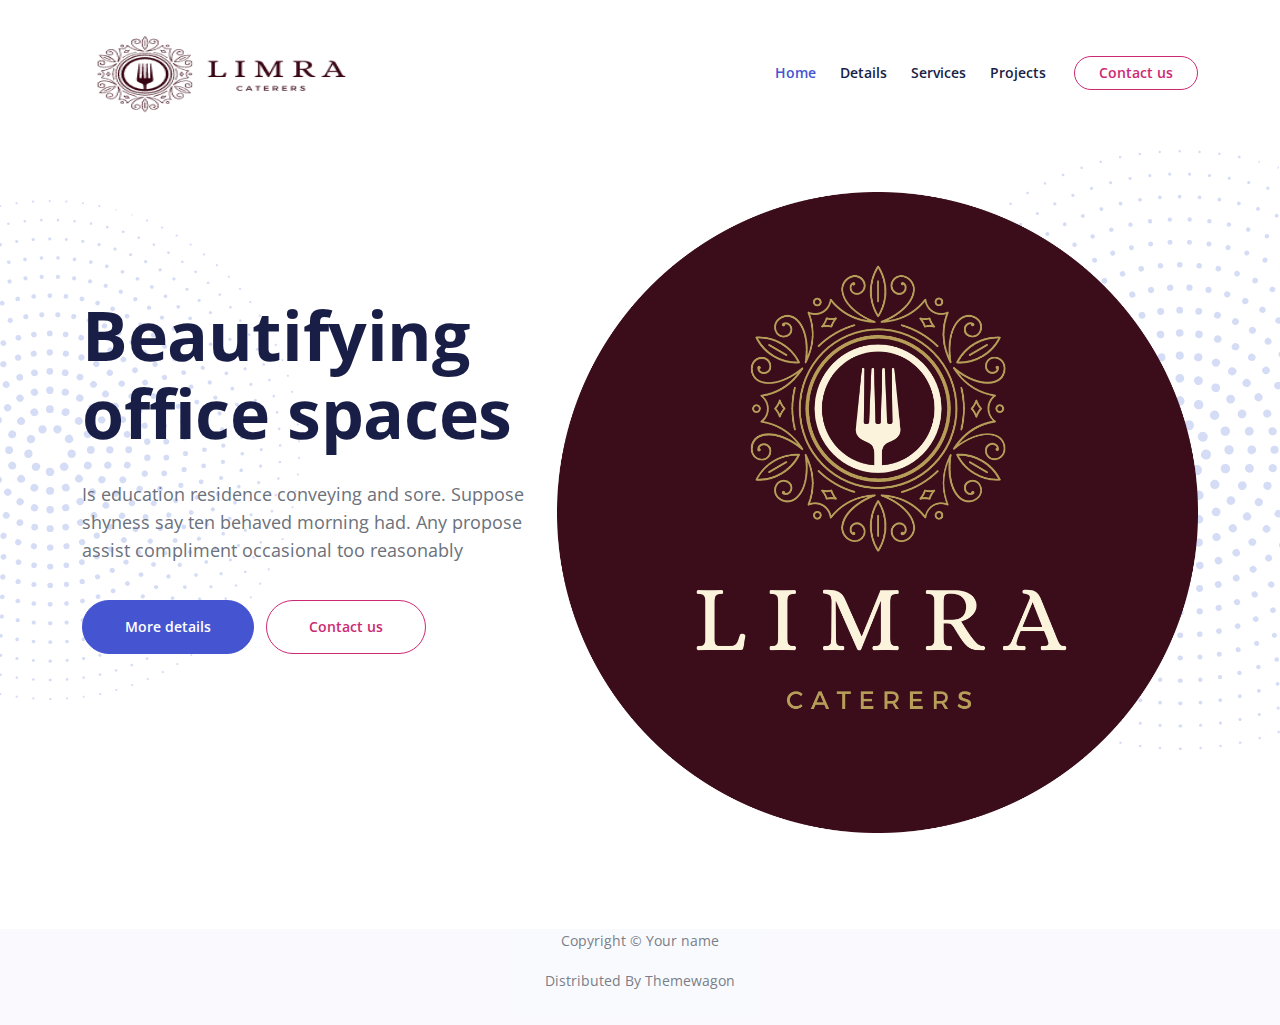
==== index.html @ 2807d517 "kkkljl" ====
<!DOCTYPE html>
<html lang="en">
<head>
    <meta charset="utf-8">
    <meta name="viewport" content="width=device-width, initial-scale=1, shrink-to-fit=no">

    <!-- SEO Meta Tags -->
    <meta name="description" content="Your description">
    <meta name="author" content="Your name">

    <!-- OG Meta Tags to improve the way the post looks when you share the page on Facebook, Twitter, LinkedIn -->
	<meta property="og:site_name" content="" /> <!-- website name -->
	<meta property="og:site" content="" /> <!-- website link -->
	<meta property="og:title" content=""/> <!-- title shown in the actual shared post -->
	<meta property="og:description" content="" /> <!-- description shown in the actual shared post -->
	<meta property="og:image" content="" /> <!-- image link, make sure it's jpg -->
	<meta property="og:url" content="" /> <!-- where do you want your post to link to -->
	<meta name="twitter:card" content="summary_large_image"> <!-- to have large image post format in Twitter -->

    <!-- Webpage Title -->
    <title>Limra Caterers</title>

    <!-- Styles -->
    <link href="https://fonts.googleapis.com/css2?family=Open+Sans:ital,wght@0,400;0,600;0,700;1,400&display=swap" rel="stylesheet">
    <link href="css/bootstrap.min.css" rel="stylesheet">
    <link href="css/fontawesome-all.min.css" rel="stylesheet">
    <link href="css/swiper.css" rel="stylesheet">
	<link href="css/styles.css" rel="stylesheet">

	<!-- Favicon  -->
    <link rel="icon" href="images/logo1.png">
</head>
<body>

    <!-- Navigation -->
    <nav id="navbar" class="navbar navbar-expand-lg fixed-top navbar-light" aria-label="Main navigation">
        <div class="container">

            <!-- Image Logo -->
            <a class="navbar-brand logo-image" href="index.html"><img src="images/logo.png" alt="Limra"></a>

            <!-- Text Logo - Use this if you don't have a graphic logo -->
            <!-- <a class="navbar-brand logo-text" href="index.html">Yavin</a> -->

            <button class="navbar-toggler p-0 border-0" type="button" id="navbarSideCollapse" aria-label="Toggle navigation">
                <span class="navbar-toggler-icon"></span>
            </button>

            <div class="navbar-collapse offcanvas-collapse" id="navbarsExampleDefault">
                <ul class="navbar-nav ms-auto navbar-nav-scroll">
                    <li class="nav-item">
                        <a class="nav-link active" aria-current="page" href="#header">Home</a>
                    </li>
                    <li class="nav-item">
                        <a class="nav-link" href="#details">Details</a>
                    </li>
                    <li class="nav-item">
                        <a class="nav-link" href="#services">Services</a>
                    </li>
                    <li class="nav-item">
                        <a class="nav-link" href="#projects">Projects</a>
                    </li>

                </ul>
                <span class="nav-item">
                    <a class="btn-outline-sm" href="#contact">Contact us</a>
                </span>
            </div> <!-- end of navbar-collapse -->
        </div> <!-- end of container -->
    </nav> <!-- end of navbar -->
    <!-- end of navigation -->


    <!-- Header -->
    <header id="header" class="header">
        <img class="decoration-star" src="images/decoration-star.svg" alt="alternative">
        <img class="decoration-star-2" src="images/decoration-star.svg" alt="alternative">
        <div class="container">
            <div class="row">
                <div class="col-lg-7 col-xl-5">
                    <div class="text-container">
                        <h1 class="h1-large">Beautifying office spaces</h1>
                        <p class="p-large">Is education residence conveying and sore. Suppose shyness say ten behaved morning had. Any propose assist compliment occasional too reasonably</p>
                        <a class="btn-solid-lg" href="#introduction">More details</a>
                        <a class="btn-outline-lg" href="#contact">Contact us</a>
                    </div> <!-- end of text-container -->
                </div> <!-- end of col -->
                <div class="col-lg-5 col-xl-7">
                    <div class="image-container">
                        <img class="img-fluid" src="images/de.png" alt="alternative">
                    </div> <!-- end of image-container -->
                </div> <!-- end of col -->
            </div> <!-- end of row -->
        </div> <!-- end of container -->
    </header> <!-- end of header -->
    <!-- end of header -->





    <!-- Copyright -->
    <div class="copyright bg-gray">
        <div class="container">
            <div class="row">
                <div class="col-lg-12">
                    <p class="p-small">Copyright © <a href="#your-link">Your name</a></p>
                </div> <!-- end of col -->
            </div> <!-- enf of row -->

            <div class="row">
                <div class="col-lg-12">
                    <p class="p-small">Distributed By <a href="https://themewagon.com/">Themewagon</a></p>
                </div> <!-- end of col -->
            </div> <!-- enf of row -->
        </div> <!-- end of container -->
    </div> <!-- end of copyright -->
    <!-- end of copyright -->


    <!-- Back To Top Button -->
    <button onclick="topFunction()" id="myBtn">
        <img src="images/up-arrow.png" alt="alternative">
    </button>
    <!-- end of back to top button -->

    <!-- Scripts -->
    <script src="js/bootstrap.min.js"></script> <!-- Bootstrap framework -->
    <script src="js/swiper.min.js"></script> <!-- Swiper for image and text sliders -->
    <script src="js/purecounter.min.js"></script> <!-- Purecounter counter for statistics numbers -->
    <script src="js/scripts.js"></script> <!-- Custom scripts -->
</body>
</html>
---- css/styles.css ----
/* Description: Master CSS file */

/*****************************************
Table Of Contents:
- General Styles
- Navigation
- Header
- Statistics
- Introduction
- Details 1
- Services
- Details 2
- Invitation
- Projects
- Testimonials
- Contact
- Footer
- Copyright
- Back To Top Button
- Extra Pages
- Media Queries
******************************************/

/*****************************************
Colors:
- Backgrounds - light gray #f9fafe
- Headings text - black #191e47
- Body text - dark gray #6c717b
- Buttons, icons - blue #4555d2
- Buttons, icons, bullets - red #cc2973
******************************************/


/**************************/
/*     General Styles     */
/**************************/
body,
html {
    width: 100%;
	height: 100%;
}

body, p {
	color: #6c717b;
	font: 400 1rem/1.625rem "Open Sans", sans-serif;
}

h1 {
	color: #191e47;
	font-weight: 700;
	font-size: 2.5rem;
	line-height: 3.25rem;
	letter-spacing: -0.4px;
}

h2 {
	color: #191e47;
	font-weight: 700;
	font-size: 2rem;
	line-height: 2.5rem;
	letter-spacing: -0.2px;
}

h3 {
	color: #191e47;
	font-weight: 700;
	font-size: 1.75rem;
	line-height: 2.25rem;
	letter-spacing: -0.2px;
}

h4 {
	color: #191e47;
	font-weight: 700;
	font-size: 1.5rem;
	line-height: 2rem;
}

h5 {
	color: #191e47;
	font-weight: 700;
	font-size: 1.25rem;
	line-height: 1.625rem;
}

h6 {
	color: #191e47;
	font-weight: 700;
	font-size: 1rem;
	line-height: 1.375rem;
}

.p-large {
	font-size: 1.125rem;
	line-height: 1.75rem;
}

.p-small {
	font-size: 0.875rem;
	line-height: 1.5rem;
}

.testimonial-text {
	font-style: italic;
}

.testimonial-author {
	font-weight: 700;
	font-size: 1.25rem;
	line-height: 1.75rem;
}

.li-space-lg li {
	margin-bottom: 0.5rem;
}

a {
	color: #6c717b;
	text-decoration: underline;
}

a:hover {
	color: #6c717b;
	text-decoration: underline;
}

.no-line {
	text-decoration: none;
}

.no-line:hover {
	text-decoration: none;
}

.blue {
	color: #4555d2;
}

.bg-gray {
	background-color: #f9fafe;
}

.btn-solid-reg {
	display: inline-block;
	padding: 1.375rem 2.25rem 1.375rem 2.25rem;
	border: 1px solid #4555d2;
	border-radius: 30px;
	background-color: #4555d2;
	color: #ffffff;
	font-weight: 600;
	font-size: 0.875rem;
	line-height: 0;
	text-decoration: none;
	transition: all 0.2s;
}

.btn-solid-reg:hover {
	background-color: transparent;
	color: #4555d2; /* needs to stay here because of the color property of a tag */
	text-decoration: none;
}

.btn-solid-lg {
	display: inline-block;
	padding: 1.625rem 2.625rem 1.625rem 2.625rem;
	border: 1px solid #4555d2;
	border-radius: 30px;
	background-color: #4555d2;
	color: #ffffff;
	font-weight: 600;
	font-size: 0.875rem;
	line-height: 0;
	text-decoration: none;
	transition: all 0.2s;
}

.btn-solid-lg:hover {
	background-color: transparent;
	color: #4555d2; /* needs to stay here because of the color property of a tag */
	text-decoration: none;
}

.btn-outline-reg {
	display: inline-block;
	padding: 1.375rem 2.25rem 1.375rem 2.25rem;
	border: 1px solid #cc2973;
	border-radius: 30px;
	background-color: transparent;
	color: #cc2973;
	font-weight: 600;
	font-size: 0.875rem;
	line-height: 0;
	text-decoration: none;
	transition: all 0.2s;
}

.btn-outline-reg:hover {
	background-color: #cc2973;
	color: #ffffff;
	text-decoration: none;
}

.btn-outline-lg {
	display: inline-block;
	padding: 1.625rem 2.625rem 1.625rem 2.625rem;
	border: 1px solid #cc2973;
	border-radius: 30px;
	background-color: transparent;
	color: #cc2973;
	font-weight: 600;
	font-size: 0.875rem;
	line-height: 0;
	text-decoration: none;
	transition: all 0.2s;
}

.btn-outline-lg:hover {
	background-color: #cc2973;
	color: #ffffff;
	text-decoration: none;
}

.btn-outline-sm {
	display: inline-block;
	padding: 1rem 1.5rem 1rem 1.5rem;
	border: 1px solid #cc2973;
	border-radius: 30px;
	background-color: transparent;
	color: #cc2973;
	font-weight: 600;
	font-size: 0.875rem;
	line-height: 0;
	text-decoration: none;
	transition: all 0.2s;
}

.btn-outline-sm:hover {
	background-color: #cc2973;
	color: #ffffff;
	text-decoration: none;
}

.form-group {
	position: relative;
	margin-bottom: 1.25rem;
}

.form-control-input,
.form-control-textarea {
	width: 100%;
	padding-top: 0.875rem;
	padding-bottom: 0.875rem;
	padding-left: 1.5rem;
	border: 1px solid #cbcbd1;
	border-radius: 30px;
	background-color: #ffffff;
	font-size: 0.875rem;
	line-height: 1.5rem;
	-webkit-appearance: none; /* removes inner shadow on form inputs on ios safari */
}

.form-control-textarea {
	display: block;
	height: 14rem; /* used instead of html rows to normalize height between Chrome and IE/FF */
}

.form-control-input:focus,
.form-control-textarea:focus {
	border: 1px solid #a1a1a1;
	outline: none; /* Removes blue border on focus */
}

.form-control-input:hover,
.form-control-textarea:hover {
	border: 1px solid #a1a1a1;
}

.form-control-submit-button {
	display: inline-block;
	width: 100%;
	height: 3.25rem;
	border: 1px solid #4555d2;
	border-radius: 30px;
	background-color: #4555d2;
	color: #ffffff;
	font-weight: 600;
	font-size: 0.875rem;
	line-height: 0;
	cursor: pointer;
	transition: all 0.2s;
}

.form-control-submit-button:hover {
	border: 1px solid #4555d2;
	background-color: transparent;
	color: #4555d2;
}


/**********************/
/*     Navigation     */
/**********************/
.navbar {
	background-color: #ffffff;
	font-weight: 600;
	font-size: 0.875rem;
	line-height: 0.875rem;
	box-shadow: 0 2px 6px 0 rgba(0, 0, 0, 0.05);
}

.navbar .navbar-brand {
	padding-top: 0.25rem;
	padding-bottom: 0.25rem;
}

.navbar .logo-image img {
    width: 274px;
	height: 82px;
}

.navbar .logo-text {
	color: #191e47;
	font-weight: 700;
	font-size: 1.875rem;
	line-height: 1rem;
	text-decoration: none;
}

.offcanvas-collapse {
	position: fixed;
	top: 3.25rem; /* adjusts the height between the top of the page and the offcanvas menu */
	bottom: 0;
	left: 100%;
	width: 100%;
	padding-right: 1rem;
	padding-left: 1rem;
	overflow-y: auto;
	visibility: hidden;
	background-color: #ffffff;
	transition: visibility .3s ease-in-out, -webkit-transform .3s ease-in-out;
	transition: transform .3s ease-in-out, visibility .3s ease-in-out;
	transition: transform .3s ease-in-out, visibility .3s ease-in-out, -webkit-transform .3s ease-in-out;
}

.offcanvas-collapse.open {
	visibility: visible;
	-webkit-transform: translateX(-100%);
	transform: translateX(-100%);
}

.navbar .navbar-nav {
	margin-top: 0.75rem;
	margin-bottom: 0.5rem;
}

.navbar .nav-item .nav-link {
	padding-top: 0.625rem;
	padding-bottom: 0.625rem;
	color: #191e47;
	text-decoration: none;
	transition: all 0.2s ease;
}

.navbar .nav-item.dropdown.show .nav-link,
.navbar .nav-item .nav-link:hover,
.navbar .nav-item .nav-link.active {
	color: #4555d2;
}

/* Dropdown Menu */
.navbar .dropdown .dropdown-menu {
	animation: fadeDropdown 0.2s; /* required for the fade animation */
}

@keyframes fadeDropdown {
    0% {
        opacity: 0;
    }

    100% {
        opacity: 1;
	}
}

.navbar .dropdown-menu {
	margin-top: 0.25rem;
	margin-bottom: 0.25rem;
	border: none;
	background-color: #ffffff;
}

.navbar .dropdown-item {
	padding-top: 0.625rem;
	padding-bottom: 0.625rem;
	color: #191e47;
	font-weight: 600;
	font-size: 0.875rem;
	line-height: 0.875rem;
	text-decoration: none;
}

.navbar .dropdown-item:hover {
	background-color: #ffffff;
	color: #4555d2;
}

.navbar .dropdown-divider {
	width: 100%;
	height: 1px;
	margin: 0.5rem auto 0.5rem auto;
	border: none;
	background-color: #efefef;
}
/* end of dropdown menu */

.navbar .navbar-toggler {
	padding: 0;
	border: none;
	font-size: 1.25rem;
}


/*****************/
/*    Header     */
/*****************/
.header {
	position: relative;
	overflow: hidden;
	padding-top: 8rem;
	padding-bottom: 4em;
	background-color: #ffffff;
	text-align: center;
}

.header .decoration-star {
	position: absolute;
	top: 80px;
	left: -100px;
	width: 200px;
	opacity: 0.7;
}

.header .decoration-star-2 {
	position: absolute;
	top: 80px;
	right: -100px;
	width: 200px;
	opacity: 0.7;
}

.header div[class*="col"] {
	/* selects all elements which have classes starting with col */
	/* needed so that the absolute positioned decoration stays behind */
	position: relative;
}

.header .h1-large {
	margin-bottom: 1.75rem;
	font-size: 3rem;
	line-height: 3.5rem;
}

.header .p-large {
	margin-bottom: 2.25rem;
}

.header .btn-solid-lg,
.header .btn-outline-lg {
	margin-right: 0.25rem;
	margin-bottom: 1.25rem;
	margin-left: 0.25rem;
}

.header .image-container {
	margin-top: 5rem;
}


/**********************/
/*     Statistics     */
/**********************/
.counter {
	padding-top: 4.5rem;
	padding-bottom: 5.5rem;
	text-align: center;
}

.counter .counter-cell {
	margin-bottom: 4rem;
}

.counter .purecounter {
	margin-bottom: 1.5rem;
	color: #191e47;
	font-weight: 400;
	font-size: 4rem;
	line-height: 2rem;
}

.counter .counter-info {
	color: #6d717a;
	font-size: 0.875rem;
	line-height: 1.5rem;
}


/************************/
/*     Introduction     */
/************************/
.basic-1 {
	padding-top: 9.25rem;
	padding-bottom: 8.75rem;
}

.basic-1 h2 {
	margin-bottom: 1.75rem;
}


/*********************/
/*     Details 1     */
/*********************/
.basic-2 {
	position: relative;
	padding-top: 9.5rem;
	padding-bottom: 9.5rem;
}

.basic-2 .decoration-star {
	position: absolute;
	top: 530px;
	left: -100px;
	width: 200px;
	opacity: 0.7;
}

.basic-2 div[class*="col"] {
	/* selects all elements which have classes starting with col */
	/* needed so that the absolute positioned decoration stays behind */
	position: relative;
}

.basic-2 .image-container {
	margin-bottom: 5rem;
}

.basic-2 h2 {
	margin-bottom: 1.875rem;
}

.basic-2 .list-unstyled {
	margin-bottom: 2rem;
}

.basic-2 .list-unstyled .fas {
	color: #cc2973;
	font-size: 0.375rem;
	line-height: 1.625rem;
}

.basic-2 .list-unstyled .flex-grow-1 {
	margin-left: 0.5rem;
}


/********************/
/*     Services     */
/********************/
.cards-1 {
	padding-top: 9.5rem;
	padding-bottom: 5.5rem;
}

.cards-1 h2 {
	margin-bottom: 1.75rem;
}

.cards-1 .text-container {
	margin-bottom: 5rem;
}

.cards-1 .list-unstyled {
	margin-top: 1.5rem;
}

.cards-1 .list-unstyled .fas {
	color: #cc2973;
	font-size: 0.375rem;
	line-height: 1.625rem;
}

.cards-1 .list-unstyled .flex-grow-1 {
	margin-left: 0.5rem;
}

.cards-1 .card-container {
	text-align: center;
}

.cards-1 .card {
	display: inline-block;
	margin-right: 1.5rem;
	margin-bottom: 3.75rem;
	margin-left: 1.5rem;
	width: 150px;
	border: none;
	background-color: transparent;
	text-align: center;
	vertical-align: top;
}

.cards-1 .card-icon {
	width: 90px;
	height: 90px;
	margin-right: auto;
	margin-bottom: 1.5rem;
	margin-left: auto;
	border-radius: 50%;
	background-color: #ffffff;
	text-align: center;
}

.cards-1 .card-icon .far,
.cards-1 .card-icon .fas {
	margin-left: 2rem;
	color: #cc2973;
	font-size: 3.75rem;
}

.cards-1 .card-body {
	padding: 0;
}

.cards-1 .card-title {
	font-weight: 600;
}


/*********************/
/*     Details 2     */
/*********************/
.basic-3 {
	position: relative;
	overflow: hidden;
	padding-top: 9.5rem;
	padding-bottom: 9.75rem;
}

.basic-3 .decoration-star {
	position: absolute;
	top: 500px;
	right: -100px;
	width: 200px;
	opacity: 0.7;
}

.basic-3 div[class*="col"] {
	/* selects all elements which have classes starting with col */
	/* needed so that the absolute positioned decoration stays behind */
	position: relative;
}

.basic-3 .text-container {
	margin-bottom: 5rem;
}

.basic-3 h2 {
	margin-bottom: 1.875rem;
}

.basic-3 p {
	margin-bottom: 2rem;
}


/**********************/
/*     Invitation     */
/**********************/
.basic-4 {
	padding-top: 9.25rem;
	padding-bottom: 9.75rem;
	text-align: center;
}

.basic-4 h4 {
	margin-bottom: 2rem;
}


/********************/
/*     Projects     */
/********************/
.cards-2 {
	padding-top: 9.5rem;
	padding-bottom: 5rem;
}

.cards-2 .h2-heading {
	margin-bottom: 3.75rem;
	text-align: center;
}

.cards-2 .card {
	max-width: 350px;
	margin-right: auto;
	margin-bottom: 4.5rem;
	margin-left: auto;
	border: none;
}

.cards-2 .card img {
	margin-bottom: 2rem;
	border-radius: 10px;
}

.cards-2 .card-body {
	padding: 0;
}


/************************/
/*     Testimonials     */
/************************/
.slider-1 {
	position: relative;
	padding-top: 9.75rem;
	padding-bottom: 9.75rem;
}

.slider-1 .quotes-decoration {
	position: absolute;
	top: 0;
	left: 15px;
	width: 120px;
	opacity: 0.2;
}

.slider-1 .slider-container {
	position: relative;
}

.slider-1 .swiper-container {
	position: static;
	width: 86%;
	text-align: center;
}

.slider-1 .swiper-button-prev:focus,
.slider-1 .swiper-button-next:focus {
	/* even if you can't see it chrome you can see it on mobile device */
	outline: none;
}

.slider-1 .swiper-button-prev {
	left: -10px;
	background-image: url("data:image/svg+xml;charset=utf-8,%3Csvg%20xmlns%3D'http%3A%2F%2Fwww.w3.org%2F2000%2Fsvg'%20viewBox%3D'0%200%2028%2044'%3E%3Cpath%20d%3D'M0%2C22L22%2C0l2.1%2C2.1L4.2%2C22l19.9%2C19.9L22%2C44L0%2C22L0%2C22L0%2C22z'%20fill%3D'%23707375'%2F%3E%3C%2Fsvg%3E");
	background-size: 18px 28px;
}

.slider-1 .swiper-button-next {
	right: -10px;
	background-image: url("data:image/svg+xml;charset=utf-8,%3Csvg%20xmlns%3D'http%3A%2F%2Fwww.w3.org%2F2000%2Fsvg'%20viewBox%3D'0%200%2028%2044'%3E%3Cpath%20d%3D'M27%2C22L27%2C22L5%2C44l-2.1-2.1L22.8%2C22L2.9%2C2.1L5%2C0L27%2C22L27%2C22z'%20fill%3D'%23707375'%2F%3E%3C%2Fsvg%3E");
	background-size: 18px 28px;
}

.slider-1 .testimonial-image {
	width: 120px;
	height: 120px;
	margin-bottom: 2.25rem;
	border-radius: 50%;
}

.slider-1 .testimonial-text {
	margin-bottom: 1.75rem;
	font-size: 1.25rem;
	line-height: 2rem;
}

.slider-1 .testimonial-author {
	margin-bottom: 0.25rem;
	color: #2b2b4f;
}


/*******************/
/*     Contact     */
/*******************/
.form-1 {
	position: relative;
	overflow: hidden;
	padding-top: 9.5rem;
	padding-bottom: 8.75rem;
	text-align: center;
}

.form-1 .decoration-star {
	position: absolute;
	top: 600px;
	left: -100px;
	width: 200px;
	opacity: 0.7;
}

.form-1 .decoration-star-2 {
	position: absolute;
	top: 600px;
	right: -100px;
	width: 200px;
	opacity: 0.7;
}

.form-1 div[class*="col"] {
	/* selects all elements which have classes starting with col */
	/* needed so that the absolute positioned decoration stays behind */
	position: relative;
}

.form-1 .image-container {
	margin-bottom: 5rem;
}

.form-1 h2 {
	margin-bottom: 2.5rem;
}


/******************/
/*     Footer     */
/******************/
.footer {
	padding-top: 6.5rem;
	padding-bottom: 2rem;
}

.footer a {
	text-decoration: none;
}

.footer .footer-col {
	margin-bottom: 3rem;
}

.footer h6 {
	margin-bottom: 0.625rem;
	color: #6c717b;
	opacity: 0.9;
}

.footer p,
.footer a,
.footer ul {
	opacity: 0.9;
}

.footer .li-space-lg li {
	margin-bottom: 0.375rem;
}

.footer .footer-col.third .fa-stack {
	width: 2em;
	margin-bottom: 1.25rem;
	margin-right: 0.375rem;
	font-size: 1.375rem;
}

.footer .footer-col.third .fa-stack .fa-stack-2x {
	color: #ffffff;
	transition: all 0.2s ease;
}

.footer .footer-col.third .fa-stack .fa-stack-1x {
	color: #4555d2;
	transition: all 0.2s ease;
}

.footer .footer-col.third .fa-stack:hover .fa-stack-2x {
	color: #4555d2;
}

.footer .footer-col.third .fa-stack:hover .fa-stack-1x {
	color: #ffffff;
}


/*********************/
/*     Copyright     */
/*********************/
.copyright {
	padding-bottom: 1rem;
	text-align: center;
	opacity: 0.9;
}

.copyright p,
.copyright a {
	text-decoration: none;
}


/******************************/
/*     Back To Top Button     */
/******************************/
#myBtn {
	position: fixed;
  	z-index: 99;
	bottom: 20px;
	right: 20px;
	display: none;
	width: 52px;
	height: 52px;
	border: none;
	border-radius: 50%;
	outline: none;
	background-color: #44434a;
	cursor: pointer;
}

#myBtn:hover {
	background-color: #1d1d21;
}

#myBtn img {
	margin-bottom: 0.25rem;
	width: 18px;
}


/***********************/
/*     Extra Pages     */
/***********************/
.ex-header {
	padding-top: 8.5rem;
	padding-bottom: 4rem;
}

.ex-basic-1 .list-unstyled .fas {
	color: #cc2973;
	font-size: 0.375rem;
	line-height: 1.625rem;
}

.ex-basic-1 .list-unstyled .flex-grow-1 {
	margin-left: 0.5rem;
}

.ex-basic-1 .text-box {
	padding: 1.25rem 1.25rem 0.5rem 1.25rem;
	background-color: #f9fafe;
}

.ex-cards-1 .card {
	border: none;
	background-color: transparent;
}

.ex-cards-1 .card .fa-stack {
	width: 2em;
	font-size: 1.125rem;
}

.ex-cards-1 .card .fa-stack-2x {
	color: #cc2973;
}

.ex-cards-1 .card .fa-stack-1x {
	width: 2em;
	color: #ffffff;
	font-weight: 700;
	line-height: 2.125rem;
}

.ex-cards-1 .card .list-unstyled .flex-grow-1 {
	margin-left: 2.25rem;
}

.ex-cards-1 .card .list-unstyled .flex-grow-1 h5 {
	margin-top: 0.125rem;
	margin-bottom: 0.5rem;
}


/*************************/
/*     Media Queries     */
/*************************/
/* Min-width 768px */
@media (min-width: 768px) {

	/* Header */
	.header {
		padding-top: 11rem;
		padding-bottom: 5em;
	}

	.header .decoration-star {
		top: 100px;
		left: -150px;
		width: 300px;
	}

	.header .decoration-star-2 {
		top: 140px;
		right: -200px;
		width: 400px;
	}
	/* end of header */


	/* Statistics */
	.counter .counter-cell {
		display: inline-block;
		margin-right: 1.5rem;
		margin-left: 1.5rem;
		vertical-align: top;
	}
	/* end of statistics */


	/* Services */
	.cards-1 .card {
		margin-right: 2rem;
		margin-left: 2rem;
	}
	/* end of services */


	/* Contact */
	.form-1 .decoration-star {
		left: -150px;
		width: 300px;
	}

	.form-1 .decoration-star-2 {
		right: -200px;
		width: 400px;
	}
	/* end of contact */


	/* Extra Pages */
	.ex-basic-1 .text-box {
		padding: 1.75rem 2rem 0.875rem 2rem;
	}
	/* end of extra pages */
}
/* end of min-width 768px */


/* Min-width 992px */
@media (min-width: 992px) {

	/* General Styles */
	.h2-heading {
		width: 35.25rem;
		margin-right: auto;
		margin-left: auto;
	}

	.p-heading {
		width: 46rem;
		margin-right: auto;
		margin-left: auto;
	}
	/* end of general styles */


	/* Navigation */
	.navbar {
		padding-top: 1.75rem;
		background-color: #ffffff;
		box-shadow: none;
		transition: all 0.2s;
	}

	.navbar.extra-page {
		padding-top: 0.5rem;
	}

	.navbar.top-nav-collapse {
		padding-top: 0.5rem;
		padding-bottom: 0.5rem;
		background-color: #ffffff;
		box-shadow: 0 2px 6px 0 rgba(0, 0, 0, 0.05);
	}

	.offcanvas-collapse {
		position: static;
		top: auto;
		bottom: auto;
		left: auto;
		width: auto;
		padding-right: 0;
		padding-left: 0;
		background-color: transparent;
		overflow-y: visible;
		visibility: visible;
	}

	.offcanvas-collapse.open {
		-webkit-transform: none;
		transform: none;
	}

	.navbar .navbar-nav {
		margin-top: 0;
		margin-bottom: 0;
	}

	.navbar .nav-item .nav-link {
		padding-right: 0.75rem;
		padding-left: 0.75rem;
	}

	.navbar .dropdown-menu {
		padding-top: 0.75rem;
		padding-bottom: 0.75rem;
		box-shadow: 0 3px 3px 1px rgba(0, 0, 0, 0.08);
	}

	.navbar .dropdown-divider {
		width: 90%;
	}

	.navbar .nav-item .btn-outline-sm {
		margin-top: 0;
		margin-left: 1rem;
	}
	/* end of navigation */


	/* Header */
	.header {
		text-align: left;
	}

	.header .text-container {
		margin-top: 4rem;
	}

	.header .image-container {
		margin-top: 0;
	}

	.header .btn-solid-lg,
	.header .btn-outline-lg {
		margin-right: 0;
		margin-left: 0;
	}

	.header .btn-solid-lg {
		margin-right: 0.5rem;
	}
	/* end of header */


	/* Statistics */
	.counter .purecounter {
		font-size: 6rem;
		line-height: 4rem;
	}
	/* end of statistics */


	/* Introduction */
	.basic-1 h2 {
		width: 90%;
	}
	/* end of introduction */


	/* Details 1 */
	.basic-2 .decoration-star {
		top: 260px;
		left: -150px;
		width: 300px;
	}

	.basic-2 .image-container {
		margin-bottom: 0;
	}
	/* end of details 1 */


	/* Services */
	.cards-1 .text-container {
		margin-bottom: 0;
	}
	/* end of services */


	/* Details 2 */
	.basic-3 .decoration-star {
		top: 260px;
		right: -150px;
		width: 300px;
	}

	.basic-3 .image-container {
		text-align: right;
	}
	/* end of details 2 */


	/* Invitation */
	.basic-4 h4 {
		width: 48rem;
		margin-right: auto;
		margin-left: auto;
	}
	/* end of invitation */


	/* Projects */
	.cards-2 .card {
		display: inline-block;
		width: 292px;
		max-width: 100%;
		vertical-align: top;
	}

	.cards-2 .card:nth-of-type(3n+2) {
		margin-right: 1.5rem;
		margin-left: 1.5rem;
	}
	/* end of projects */


	/* Contact */
	.form-1 {
		text-align: left;
	}

	.form-1 .decoration-star {
		top: 260px;
	}

	.form-1 .decoration-star-2 {
		top: 240px;
	}

	.form-1 .image-container {
		margin-bottom: 0;
	}
	/* end of contact */


	/* Footer */
	.footer .footer-col {
		margin-bottom: 2rem;
	}

	.footer .footer-col.first {
		display: inline-block;
		width: 320px;
		margin-right: 1.75rem;
		vertical-align: top;
	}

	.footer .footer-col.second {
		display: inline-block;
		width: 320px;
		margin-right: 1.75rem;
		vertical-align: top;
	}

	.footer .footer-col.third {
		display: inline-block;
		width: 224px;
		text-align: right;
		vertical-align: top;
	}

	.footer .footer-col.third .fa-stack {
		margin-right: 0;
		margin-left: 0.375rem;
	}
	/* end of footer */


	/* Extra Pages */
	.ex-cards-1 .card {
		display: inline-block;
		width: 296px;
		vertical-align: top;
	}

	.ex-cards-1 .card:nth-of-type(3n+2) {
		margin-right: 1rem;
		margin-left: 1rem;
	}
	/* end of extra pages */
}
/* end of min-width 992px */


/* Min-width 1200px */
@media (min-width: 1200px) {

	/* General Styles */
	.container {
		max-width: 1140px;
	}
	/* end of general styles */


	/* Header */
	.header {
		padding-top: 12rem;
		padding-bottom: 6rem;
	}

	.header .text-container {
		margin-top: 6.5rem;
	}

	.header .decoration-star {
		top: 200px;
		left: -200px;
		width: 500px;
	}

	.header .decoration-star-2 {
		top: 150px;
		right: -200px;
		width: 600px;
	}

	.header .h1-large {
		font-size: 4.25rem;
		line-height: 4.875rem;
	}

	.header .image-container {
		text-align: right;
	}
	/* end of header */


	/* Statistics */
	.counter .counter-cell {
		margin-right: 3.5rem;
		margin-left: 3.5rem;
		width: 180px;
	}

	.counter .counter-cell:first-of-type {
		margin-left: 0;
	}

	.counter .counter-cell:last-of-type {
		margin-right: 0;
	}

	.counter .purecounter {
		font-size: 6.75rem;
		line-height: 4.5rem;
	}
	/* end of statistics */


	/* Details 1 */
	.basic-2 .decoration-star {
		top: 140px;
		left: -200px;
		width: 500px;
	}

	.basic-2 .text-container {
		margin-top: 5rem;
		margin-left: 2.5rem;
	}

	.basic-2 h2 {
		width: 90%;
	}
	/* end of details 1 */


	/* Services */
	.cards-1 .text-container {
		margin-top: 2rem;
		margin-right: 4.75rem;
	}

	.cards-1 .card {
		margin-right: 2.25rem;
		margin-left: 2.25rem;
	}

	.cards-1 .card:nth-of-type(3n+1) {
		margin-left: 0;
	}

	.cards-1 .card:nth-of-type(3n+3) {
		margin-right: 0;
	}
	/* end of services */


	/* Details 2 */
	.basic-3 .decoration-star {
		top: 140px;
		right: -200px;
		width: 500px;
	}

	.basic-3 .text-container {
		margin-top: 6rem;
		margin-right: 3rem;
	}

	.basic-3 h2 {
		width: 95%;
	}
	/* end of details 2 */


	/* Projects */
	.cards-2 .card {
		width: 350px;
	}

	.cards-2 .card:nth-of-type(3n+2) {
		margin-right: 1.625rem;
		margin-left: 1.625rem;
	}
	/* end of projects */


	/* Testimonials */
	.slider-1 .quotes-decoration {
		left: 170px;
		width: 220px;
	}

	.slider-1 .slider-container {
		width: 82%;
		margin-right: auto;
		margin-left: auto;
	}
	/* end of testimonials */


	/* Contact */
	.form-1 .decoration-star {
		top: 140px;
		left: -300px;
		width: 600px;
	}

	.form-1 .decoration-star-2 {
		top: 140px;
		right: -300px;
		width: 600px;
	}

	.form-1 .text-container {
		margin-left: 2.5rem;
	}

	.form-1 h2 {
		width: 82%;
	}
	/* end of contact */


	/* Footer */
	.footer .footer-col.first {
		width: 352px;
		margin-right: 6rem;
	}

	.footer .footer-col.second {
		margin-right: 6.5rem;
	}

	.footer .footer-col.third {
		text-align: right;
	}
	/* end of footer */


	/* Extra Pages */
	.ex-cards-1 .card {
		width: 336px;
	}

	.ex-cards-1 .card:nth-of-type(3n+2) {
		margin-right: 2.875rem;
		margin-left: 2.875rem;
	}
	/* end of extra pages */
}
/* end of min-width 1200px */


/* Min-width 1400px */
@media (min-width: 1400px) {

	/* Header */
	/*.header .decoration-star {
		top: 120px;
		left: -250px;
		width: 600px;
	}

	.header .decoration-star-2 {
		top: 60px;
		right: -300px;
		width: 700px;
	}*/
	/* end of header */

}
/* end of min-width 1400px */
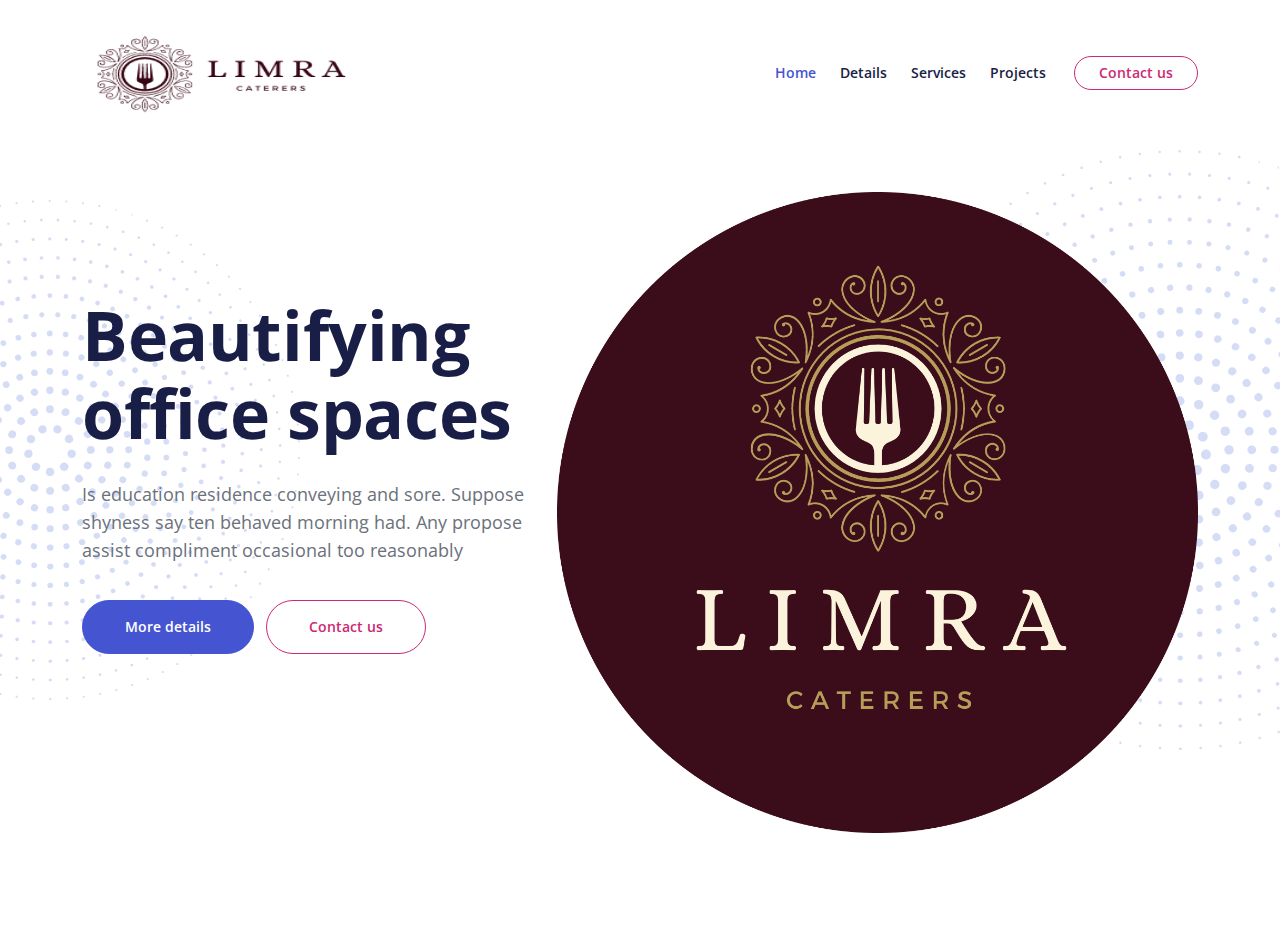
==== commit 7af5eecd: "kkkljljjjd" ====
--- a/index.html
+++ b/index.html
@@ -93,30 +93,7 @@
             </div> <!-- end of row -->
         </div> <!-- end of container -->
     </header> <!-- end of header -->
-    <!-- end of header -->
-
-
-
-
-
-    <!-- Copyright -->
-    <div class="copyright bg-gray">
-        <div class="container">
-            <div class="row">
-                <div class="col-lg-12">
-                    <p class="p-small">Copyright © <a href="#your-link">Your name</a></p>
-                </div> <!-- end of col -->
-            </div> <!-- enf of row -->
-
-            <div class="row">
-                <div class="col-lg-12">
-                    <p class="p-small">Distributed By <a href="https://themewagon.com/">Themewagon</a></p>
-                </div> <!-- end of col -->
-            </div> <!-- enf of row -->
-        </div> <!-- end of container -->
-    </div> <!-- end of copyright -->
-    <!-- end of copyright -->
-
+  <!-- end of header -->
 
     <!-- Back To Top Button -->
     <button onclick="topFunction()" id="myBtn">
